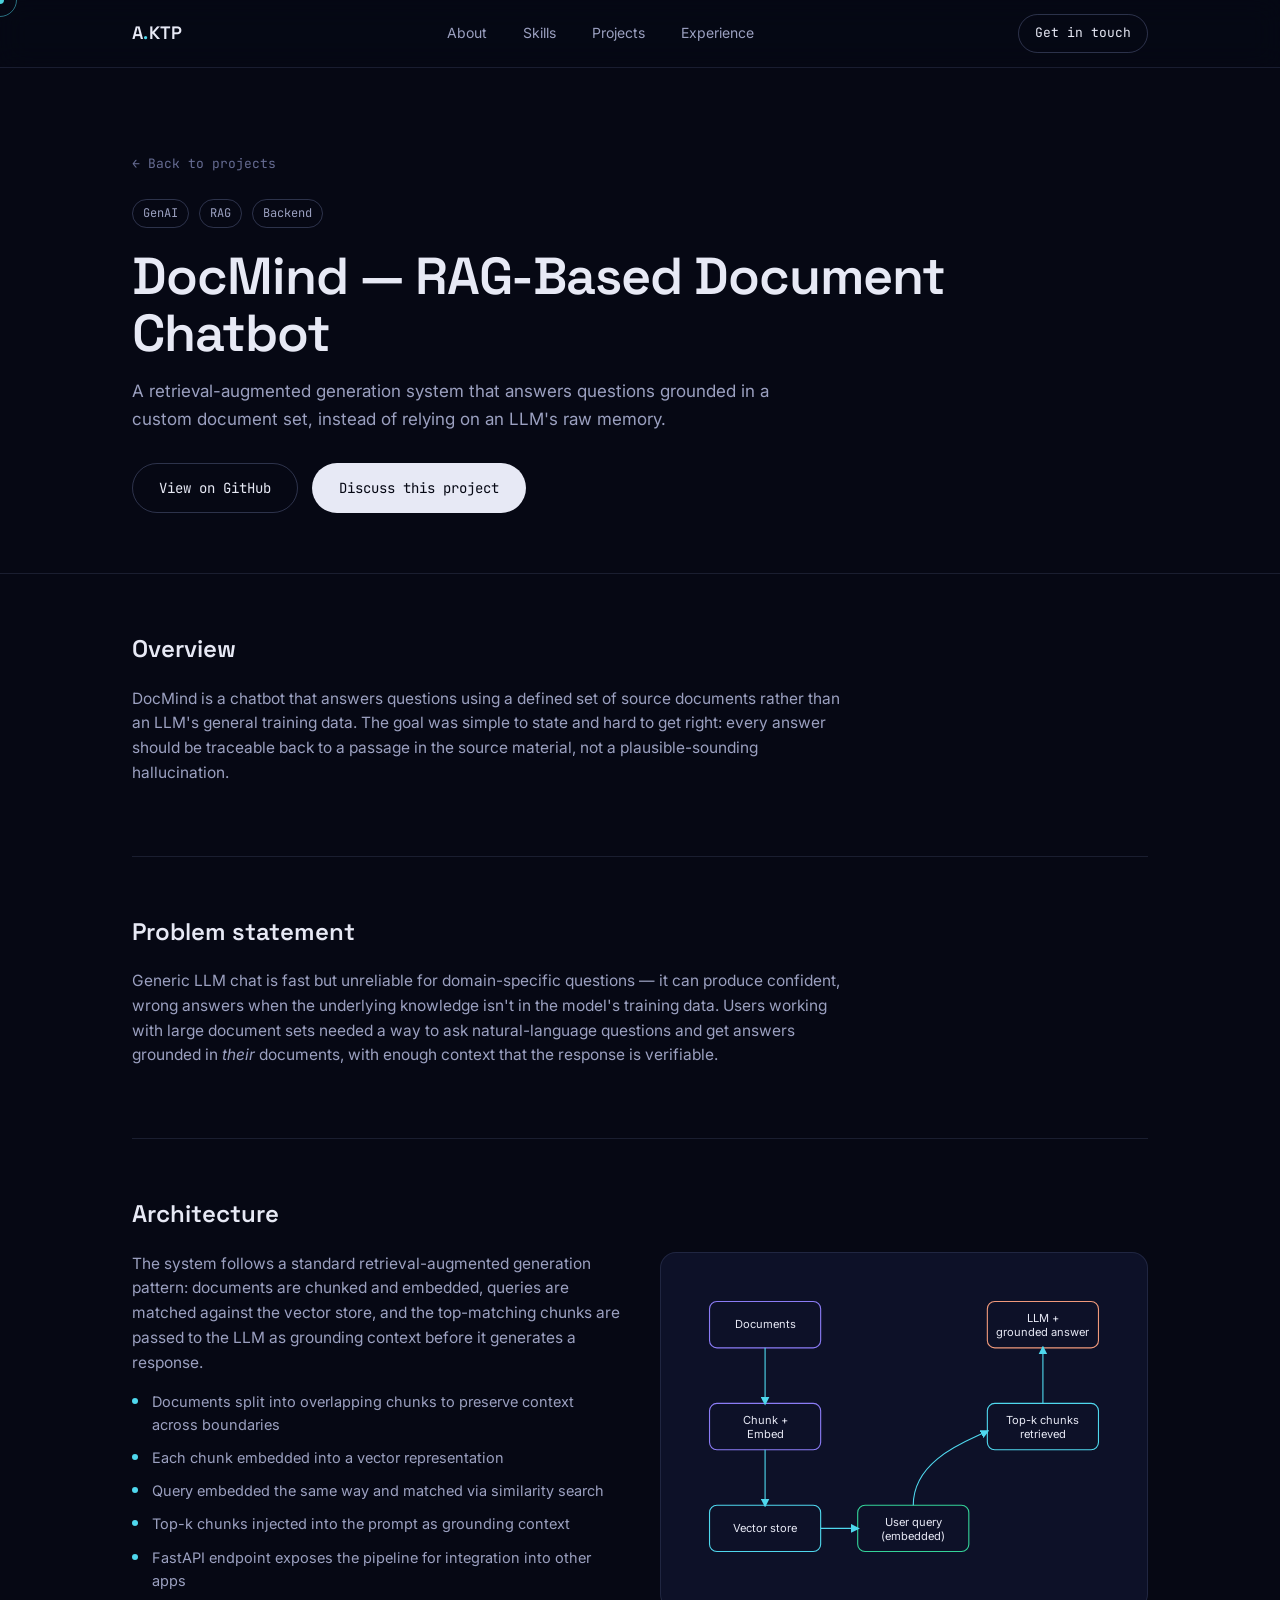
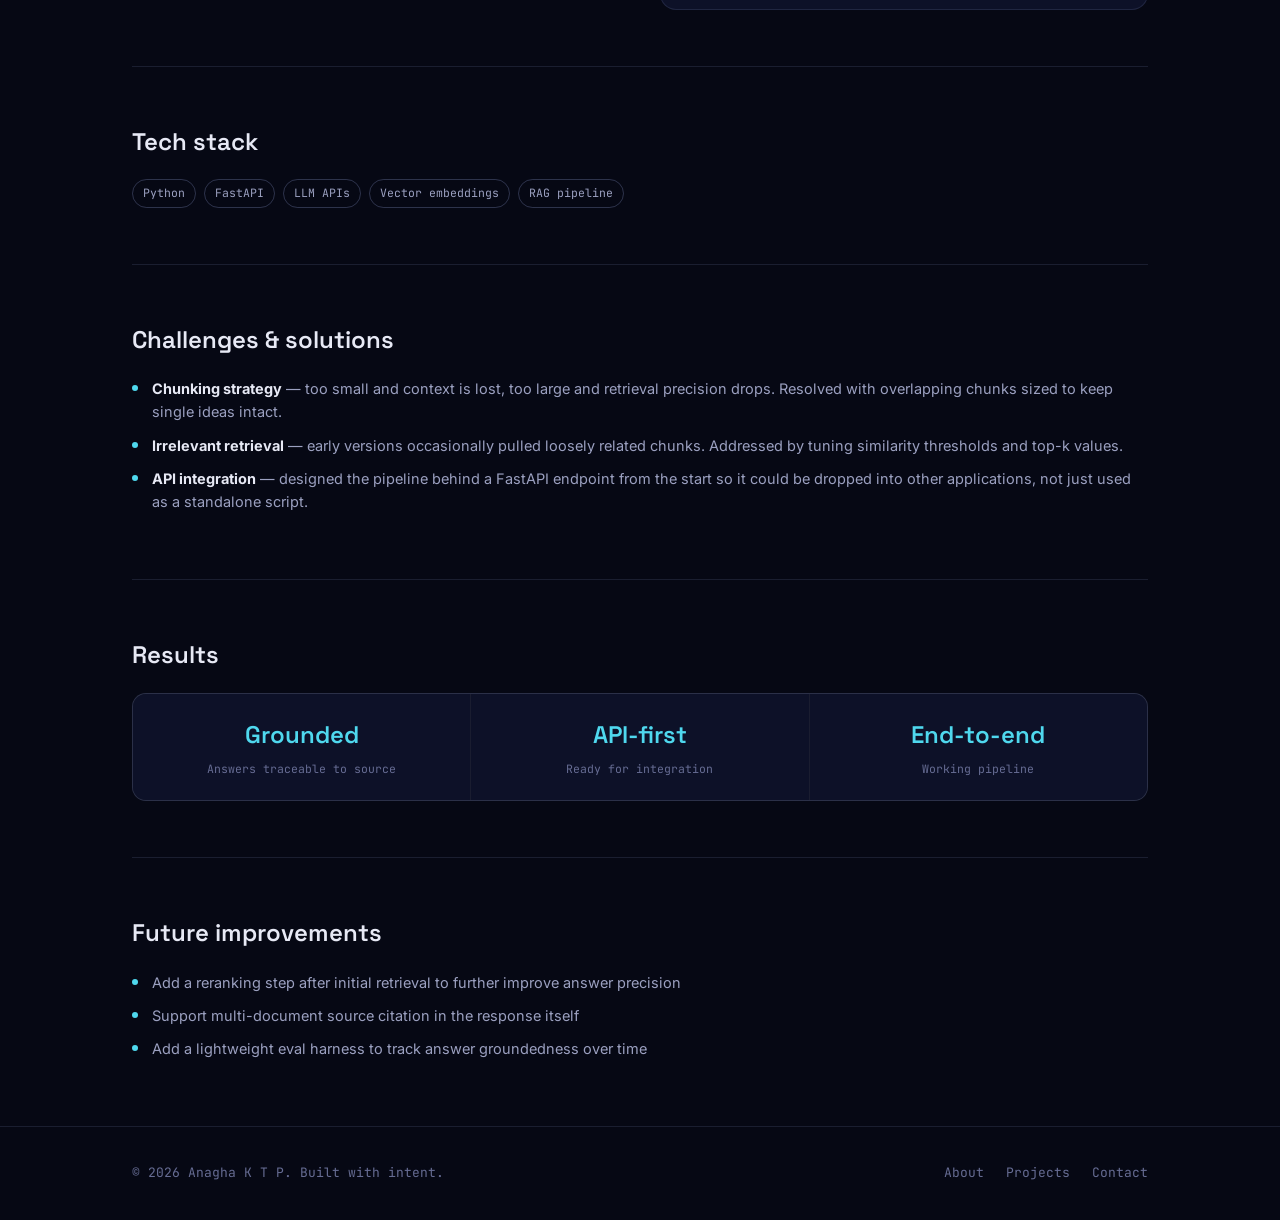
==== case-study-docmind.html @ 12b3f923 "Initial commit: Professional AI Engineer Portfolio" ====
<!DOCTYPE html>
<html lang="en">
<head>
<meta charset="UTF-8">
<meta name="viewport" content="width=device-width, initial-scale=1.0">
<title>DocMind — RAG Case Study | Anagha K T P</title>
<meta name="description" content="How Anagha K T P built DocMind, a retrieval-augmented generation chatbot that answers questions grounded in source documents.">
<meta name="theme-color" content="#060814">
<meta name="robots" content="index, follow">
<link rel="canonical" href="https://anaghaktp.github.io/anaghaktp-portfolio/case-study-docmind.html">
<link rel="icon" type="image/svg+xml" href="assets/favicon.svg">

<meta property="og:type" content="article">
<meta property="og:title" content="DocMind — RAG Case Study | Anagha K T P">
<meta property="og:description" content="How Anagha K T P built DocMind, a retrieval-augmented generation chatbot that answers questions grounded in source documents.">
<meta property="og:url" content="https://anaghaktp.github.io/anaghaktp-portfolio/case-study-docmind.html">
<meta property="og:image" content="https://anaghaktp.github.io/anaghaktp-portfolio/assets/profile.png">
<meta name="twitter:card" content="summary_large_image">
<meta name="twitter:title" content="DocMind — RAG Case Study | Anagha K T P">
<meta name="twitter:description" content="How Anagha K T P built DocMind, a retrieval-augmented generation chatbot that answers questions grounded in source documents.">
<meta name="twitter:image" content="https://anaghaktp.github.io/anaghaktp-portfolio/assets/profile.png">

<link rel="preconnect" href="https://fonts.googleapis.com">
<link rel="preconnect" href="https://fonts.gstatic.com" crossorigin>
<link href="https://fonts.googleapis.com/css2?family=Space+Grotesk:wght@400;500;600;700&family=Inter:wght@400;500;600&family=JetBrains+Mono:wght@400;500&display=swap" rel="stylesheet">
<link rel="stylesheet" href="assets/style.css">
</head>
<body>
<a href="#main" class="skip-link">Skip to content</a>
<div id="page-loader" role="status" aria-live="polite"><div class="loader-mark">A.KTP<div class="loader-bar"></div></div></div>

<nav class="scrolled" id="nav" aria-label="Primary">
  <div class="nav-inner">
    <div class="logo">A<span>.</span>KTP</div>
    <div class="nav-links">
      <a href="index.html#about">About</a>
      <a href="index.html#skills">Skills</a>
      <a href="index.html#projects">Projects</a>
      <a href="index.html#experience">Experience</a>
    </div>
    <a href="index.html#contact" class="nav-cta">Get in touch</a>
  </div>
</nav>

<main id="main">
<header class="cs-hero">
  <div class="wrap">
    <a href="index.html#projects" class="cs-back">&larr; Back to projects</a>
    <div class="cs-meta-row">
      <span class="tag">GenAI</span><span class="tag">RAG</span><span class="tag">Backend</span>
    </div>
    <h1 class="cs-title">DocMind — RAG-Based Document Chatbot</h1>
    <p class="cs-sub">A retrieval-augmented generation system that answers questions grounded in a custom document set, instead of relying on an LLM's raw memory.</p>
    <div class="cs-quicklinks">
      <a href="https://github.com/ANAGHAKTP" target="_blank" class="btn btn-ghost">View on GitHub</a>
      <a href="index.html?project=docmind#contact" class="btn btn-primary btn-discuss" data-project-id="docmind">Discuss this project</a>
    </div>
  </div>
</header>

<div class="wrap">

  <section class="cs-section">
    <h2>Overview</h2>
    <p>DocMind is a chatbot that answers questions using a defined set of source documents rather than an LLM's general training data. The goal was simple to state and hard to get right: every answer should be traceable back to a passage in the source material, not a plausible-sounding hallucination.</p>
  </section>

  <section class="cs-section">
    <h2>Problem statement</h2>
    <p>Generic LLM chat is fast but unreliable for domain-specific questions — it can produce confident, wrong answers when the underlying knowledge isn't in the model's training data. Users working with large document sets needed a way to ask natural-language questions and get answers grounded in <em>their</em> documents, with enough context that the response is verifiable.</p>
  </section>

  <section class="cs-section">
    <h2>Architecture</h2>
    <div class="cs-two-col">
      <div>
        <p>The system follows a standard retrieval-augmented generation pattern: documents are chunked and embedded, queries are matched against the vector store, and the top-matching chunks are passed to the LLM as grounding context before it generates a response.</p>
        <ul class="cs-list">
          <li>Documents split into overlapping chunks to preserve context across boundaries</li>
          <li>Each chunk embedded into a vector representation</li>
          <li>Query embedded the same way and matched via similarity search</li>
          <li>Top-k chunks injected into the prompt as grounding context</li>
          <li>FastAPI endpoint exposes the pipeline for integration into other apps</li>
        </ul>
      </div>
      <div class="cs-diagram">
        <svg viewBox="0 0 460 320" xmlns="http://www.w3.org/2000/svg">
          <defs>
            <marker id="arrow" markerWidth="8" markerHeight="8" refX="6" refY="4" orient="auto">
              <path d="M0,0 L8,4 L0,8 Z" fill="#4FD8EE"/>
            </marker>
          </defs>
          <rect x="20" y="20" width="120" height="50" rx="8" fill="none" stroke="#8B7CF6" stroke-width="1.2"/>
          <text x="80" y="49" fill="#E7E9F5" font-size="12" text-anchor="middle" font-family="Inter">Documents</text>

          <rect x="20" y="130" width="120" height="50" rx="8" fill="none" stroke="#8B7CF6" stroke-width="1.2"/>
          <text x="80" y="152" fill="#E7E9F5" font-size="12" text-anchor="middle" font-family="Inter">Chunk +</text>
          <text x="80" y="167" fill="#E7E9F5" font-size="12" text-anchor="middle" font-family="Inter">Embed</text>

          <rect x="20" y="240" width="120" height="50" rx="8" fill="none" stroke="#4FD8EE" stroke-width="1.2"/>
          <text x="80" y="269" fill="#E7E9F5" font-size="12" text-anchor="middle" font-family="Inter">Vector store</text>

          <rect x="180" y="240" width="120" height="50" rx="8" fill="none" stroke="#34D399" stroke-width="1.2"/>
          <text x="240" y="262" fill="#E7E9F5" font-size="12" text-anchor="middle" font-family="Inter">User query</text>
          <text x="240" y="277" fill="#E7E9F5" font-size="12" text-anchor="middle" font-family="Inter">(embedded)</text>

          <rect x="320" y="130" width="120" height="50" rx="8" fill="none" stroke="#4FD8EE" stroke-width="1.2"/>
          <text x="380" y="152" fill="#E7E9F5" font-size="12" text-anchor="middle" font-family="Inter">Top-k chunks</text>
          <text x="380" y="167" fill="#E7E9F5" font-size="12" text-anchor="middle" font-family="Inter">retrieved</text>

          <rect x="320" y="20" width="120" height="50" rx="8" fill="none" stroke="#F0997B" stroke-width="1.2"/>
          <text x="380" y="42" fill="#E7E9F5" font-size="12" text-anchor="middle" font-family="Inter">LLM +</text>
          <text x="380" y="57" fill="#E7E9F5" font-size="12" text-anchor="middle" font-family="Inter">grounded answer</text>

          <path d="M80,70 L80,130" stroke="#4FD8EE" stroke-width="1.2" marker-end="url(#arrow)" fill="none"/>
          <path d="M80,180 L80,240" stroke="#4FD8EE" stroke-width="1.2" marker-end="url(#arrow)" fill="none"/>
          <path d="M140,265 L180,265" stroke="#4FD8EE" stroke-width="1.2" marker-end="url(#arrow)" fill="none"/>
          <path d="M240,240 C240,190 300,170 320,160" stroke="#4FD8EE" stroke-width="1.2" marker-end="url(#arrow)" fill="none"/>
          <path d="M380,130 L380,70" stroke="#4FD8EE" stroke-width="1.2" marker-end="url(#arrow)" fill="none"/>
        </svg>
      </div>
    </div>
  </section>

  <section class="cs-section">
    <h2>Tech stack</h2>
    <div class="cs-stack-list">
      <span class="tag">Python</span><span class="tag">FastAPI</span><span class="tag">LLM APIs</span><span class="tag">Vector embeddings</span><span class="tag">RAG pipeline</span>
    </div>
  </section>

  <section class="cs-section">
    <h2>Challenges &amp; solutions</h2>
    <ul class="cs-list">
      <li><strong style="color:var(--text);">Chunking strategy</strong> — too small and context is lost, too large and retrieval precision drops. Resolved with overlapping chunks sized to keep single ideas intact.</li>
      <li><strong style="color:var(--text);">Irrelevant retrieval</strong> — early versions occasionally pulled loosely related chunks. Addressed by tuning similarity thresholds and top-k values.</li>
      <li><strong style="color:var(--text);">API integration</strong> — designed the pipeline behind a FastAPI endpoint from the start so it could be dropped into other applications, not just used as a standalone script.</li>
    </ul>
  </section>

  <section class="cs-section">
    <h2>Results</h2>
    <div class="cs-metric-row">
      <div class="cs-metric"><div class="m-num">Grounded</div><div class="m-label">Answers traceable to source</div></div>
      <div class="cs-metric"><div class="m-num">API-first</div><div class="m-label">Ready for integration</div></div>
      <div class="cs-metric"><div class="m-num">End-to-end</div><div class="m-label">Working pipeline</div></div>
    </div>
  </section>

  <section class="cs-section">
    <h2>Future improvements</h2>
    <ul class="cs-list">
      <li>Add a reranking step after initial retrieval to further improve answer precision</li>
      <li>Support multi-document source citation in the response itself</li>
      <li>Add a lightweight eval harness to track answer groundedness over time</li>
    </ul>
  </section>

</div>

</main>

<footer>
  <div class="wrap footer-inner">
    <div>&copy; 2026 Anagha K T P. Built with intent.</div>
    <div class="footer-links">
      <a href="index.html#about">About</a>
      <a href="index.html#projects">Projects</a>
      <a href="index.html#contact">Contact</a>
    </div>
  </div>
</footer>
<script src="assets/interactions.js" defer></script>

</body>
</html>
---- assets/style.css ----
:root{
    --bg:#060814;
    --bg-2:#0a0e22;
    --surface:#0d1128;
    --surface-2:#11162e;
    --line:rgba(148,163,220,0.14);
    --line-strong:rgba(148,163,220,0.28);
    --text:#E7E9F5;
    --text-dim:#9BA0C0;
    --text-mute:#666c93;
    --cyan:#4FD8EE;
    --violet:#8B7CF6;
    --emerald:#34D399;
    --font-display:'Space Grotesk',sans-serif;
    --font-body:'Inter',sans-serif;
    --font-mono:'JetBrains Mono',monospace;
  }
  *{margin:0;padding:0;box-sizing:border-box;}
  html{scroll-behavior:smooth;}
  body{
    background:var(--bg);
    color:var(--text);
    font-family:var(--font-body);
    line-height:1.6;
    overflow-x:hidden;
  }
  ::selection{background:var(--cyan);color:#02131a;}
  a{color:inherit;text-decoration:none;}
  .wrap{max-width:1080px;margin:0 auto;padding:0 32px;}

  /* ---------- NAV ---------- */
  nav{
    position:fixed;top:0;left:0;right:0;z-index:100;
    display:flex;justify-content:center;
    padding:20px 0;
    transition:background .3s ease, border-color .3s ease, padding .3s ease;
  }
  nav.scrolled{
    background:rgba(6,8,20,0.75);
    backdrop-filter:blur(14px);
    border-bottom:1px solid var(--line);
    padding:14px 0;
  }
  .nav-inner{width:100%;max-width:1080px;padding:0 32px;display:flex;align-items:center;justify-content:space-between;}
  .logo{font-family:var(--font-display);font-weight:600;font-size:18px;letter-spacing:0.02em;}
  .logo span{color:var(--cyan);}
  .nav-links{display:flex;gap:36px;font-size:14px;color:var(--text-dim);}
  .nav-links a{position:relative;transition:color .2s;}
  .nav-links a:hover{color:var(--text);}
  .nav-links a::after{
    content:'';position:absolute;bottom:-6px;left:0;width:0;height:1px;background:var(--cyan);transition:width .25s ease;
  }
  .nav-links a:hover::after{width:100%;}
  .nav-cta{
    font-size:13px;font-family:var(--font-mono);
    border:1px solid var(--line-strong);padding:8px 16px;border-radius:100px;
    transition:border-color .2s, background .2s;
  }
  .nav-cta:hover{border-color:var(--cyan);background:rgba(79,216,238,0.08);}
  .nav-toggle{display:none;}

  /* ---------- HERO ---------- */
  .hero{
    position:relative;min-height:100vh;display:flex;flex-direction:column;
    align-items:center;justify-content:center;text-align:center;
    padding:120px 32px 80px;overflow:hidden;
  }
  #graph-canvas{position:absolute;inset:0;width:100%;height:100%;z-index:0;}
  .hero-content{position:relative;z-index:2;max-width:760px;}
  .eyebrow{
    font-family:var(--font-mono);font-size:13px;color:var(--emerald);
    display:inline-flex;align-items:center;gap:8px;margin-bottom:28px;
    border:1px solid rgba(52,211,153,0.3);padding:6px 14px;border-radius:100px;
    background:rgba(52,211,153,0.06);
  }
  .dot{width:6px;height:6px;border-radius:50%;background:var(--emerald);box-shadow:0 0 8px var(--emerald);animation:pulse 2s infinite;}
  @keyframes pulse{0%,100%{opacity:1;}50%{opacity:0.35;}}
  .hero h1{
    font-family:var(--font-display);font-weight:600;
    font-size:clamp(38px,7vw,68px);letter-spacing:-0.02em;line-height:1.05;
    margin-bottom:20px;
  }
  .hero h1 .grad{
    background:linear-gradient(100deg,var(--cyan),var(--violet) 60%,var(--emerald));
    -webkit-background-clip:text;background-clip:text;color:transparent;
  }
  .role-line{
    font-family:var(--font-mono);font-size:clamp(15px,2.4vw,19px);color:var(--text-dim);
    height:28px;margin-bottom:34px;
  }
  .role-line .cursor{color:var(--cyan);animation:blink 1s step-end infinite;}
  @keyframes blink{50%{opacity:0;}}
  .hero-actions{display:flex;gap:14px;justify-content:center;flex-wrap:wrap;margin-bottom:44px;}
  .btn{
    font-family:var(--font-mono);font-size:14px;padding:13px 26px;border-radius:100px;
    display:inline-flex;align-items:center;gap:8px;cursor:pointer;transition:all .25s ease;border:1px solid transparent;
  }
  .btn-primary{background:var(--text);color:var(--bg);}
  .btn-primary:hover{background:var(--cyan);transform:translateY(-2px);box-shadow:0 8px 24px rgba(79,216,238,0.25);}
  .btn-ghost{border-color:var(--line-strong);color:var(--text);}
  .btn-ghost:hover{border-color:var(--cyan);color:var(--cyan);transform:translateY(-2px);}
  .hero-meta{display:flex;gap:28px;justify-content:center;flex-wrap:wrap;font-size:13px;color:var(--text-mute);font-family:var(--font-mono);}
  .hero-meta span{display:flex;align-items:center;gap:7px;}
  .scroll-cue{
    position:absolute;bottom:34px;left:50%;transform:translateX(-50%);z-index:2;
    display:flex;flex-direction:column;align-items:center;gap:8px;color:var(--text-mute);font-size:11px;font-family:var(--font-mono);
    opacity:0.7;
  }
  .scroll-cue .line{width:1px;height:36px;background:linear-gradient(var(--text-mute),transparent);animation:scrolldown 1.8s ease-in-out infinite;}
  @keyframes scrolldown{0%{transform:scaleY(0);transform-origin:top;}50%{transform:scaleY(1);transform-origin:top;}51%{transform-origin:bottom;}100%{transform:scaleY(0);transform-origin:bottom;}}

  /* ---------- SECTION SHARED ---------- */
  section{padding:120px 0;position:relative;}
  .section-head{margin-bottom:56px;max-width:600px;}
  .section-tag{font-family:var(--font-mono);font-size:12px;color:var(--cyan);letter-spacing:0.08em;text-transform:uppercase;margin-bottom:14px;display:block;}
  .section-title{font-family:var(--font-display);font-size:clamp(28px,4vw,40px);font-weight:600;letter-spacing:-0.01em;}
  .section-sub{color:var(--text-dim);margin-top:14px;font-size:16px;}
  .reveal{opacity:0;transform:translateY(28px);transition:opacity .7s ease, transform .7s ease;}
  .reveal.in{opacity:1;transform:translateY(0);}

  /* ---------- ABOUT ---------- */
  .about-grid{display:grid;grid-template-columns:1.1fr 0.9fr;gap:64px;align-items:start;}
  .about-text p{color:var(--text-dim);font-size:16px;margin-bottom:18px;}
  .about-text strong{color:var(--text);font-weight:500;}
  .stat-grid{display:grid;grid-template-columns:1fr 1fr;gap:1px;background:var(--line);border:1px solid var(--line);border-radius:14px;overflow:hidden;}
  .stat{background:var(--surface);padding:26px 22px;}
  .stat-num{font-family:var(--font-display);font-size:32px;font-weight:600;color:var(--cyan);}
  .stat-label{font-size:12px;color:var(--text-mute);font-family:var(--font-mono);margin-top:6px;}

  /* ---------- SERVICES / SKILLS ---------- */
  .skills-grid{display:grid;grid-template-columns:repeat(3,1fr);gap:1px;background:var(--line);border:1px solid var(--line);border-radius:16px;overflow:hidden;}
  .skill-card{background:var(--surface);padding:32px 28px;transition:background .3s ease;}
  .skill-card:hover{background:var(--surface-2);}
  .skill-card .icon{width:38px;height:38px;border-radius:10px;background:rgba(79,216,238,0.1);border:1px solid rgba(79,216,238,0.25);display:flex;align-items:center;justify-content:center;margin-bottom:18px;color:var(--cyan);font-family:var(--font-mono);font-size:15px;}
  .skill-card h3{font-family:var(--font-display);font-size:17px;font-weight:600;margin-bottom:10px;}
  .tag-row{display:flex;flex-wrap:wrap;gap:7px;margin-top:14px;}
  .tag{font-family:var(--font-mono);font-size:11.5px;color:var(--text-dim);border:1px solid var(--line-strong);padding:4px 10px;border-radius:100px;}

  /* ---------- PROJECTS ---------- */
  .project{
    border:1px solid var(--line);border-radius:18px;background:var(--surface);
    margin-bottom:20px;overflow:hidden;transition:border-color .3s ease;
  }
  .project:hover{border-color:var(--line-strong);}
  .project-head{display:flex;justify-content:space-between;align-items:flex-start;padding:32px 34px;cursor:pointer;gap:24px;}
  .project-index{font-family:var(--font-mono);font-size:12px;color:var(--text-mute);margin-bottom:10px;}
  .project-title{font-family:var(--font-display);font-size:23px;font-weight:600;margin-bottom:10px;}
  .project-desc{color:var(--text-dim);font-size:15px;max-width:520px;}
  .project-toggle{
    flex-shrink:0;width:36px;height:36px;border-radius:50%;border:1px solid var(--line-strong);
    display:flex;align-items:center;justify-content:center;transition:transform .35s ease, border-color .2s;
    font-size:16px;color:var(--text-dim);
  }
  .project.open .project-toggle{transform:rotate(45deg);border-color:var(--cyan);color:var(--cyan);}
  .project-body{max-height:0;overflow:hidden;transition:max-height .45s ease;}
  .project.open .project-body{max-height:900px;}
  .project-body-inner{padding:0 34px 34px;display:grid;grid-template-columns:repeat(2,1fr);gap:28px;border-top:1px solid var(--line);padding-top:28px;margin:0 34px;}
  .pb-block h4{font-family:var(--font-mono);font-size:11px;color:var(--cyan);text-transform:uppercase;letter-spacing:0.06em;margin-bottom:10px;}
  .pb-block p{font-size:14px;color:var(--text-dim);}
  .pb-tags{display:flex;flex-wrap:wrap;gap:6px;}
  .pb-tags .tag{font-size:11px;}

  /* ---------- EXPERIENCE ---------- */
  .timeline{position:relative;padding-left:32px;}
  .timeline::before{content:'';position:absolute;left:5px;top:6px;bottom:6px;width:1px;background:var(--line);}
  .t-item{position:relative;padding-bottom:40px;}
  .t-item:last-child{padding-bottom:0;}
  .t-item::before{content:'';position:absolute;left:-32px;top:5px;width:11px;height:11px;border-radius:50%;background:var(--bg);border:2px solid var(--cyan);}
  .t-role{font-family:var(--font-display);font-size:18px;font-weight:600;}
  .t-org{color:var(--text-mute);font-family:var(--font-mono);font-size:12.5px;margin-top:4px;margin-bottom:10px;}
  .t-desc{color:var(--text-dim);font-size:14.5px;max-width:600px;}

  /* ---------- CERTS ---------- */
  #certifications{padding:90px 0;}
  .cert-grid{display:grid;grid-template-columns:repeat(3,1fr);gap:18px;align-items:stretch;}
  .cert-card{
    border:1px solid var(--line);border-radius:16px;padding:26px 24px;background:var(--surface);
    display:flex;flex-direction:column;justify-content:space-between;
    transition:transform .3s ease, border-color .3s ease, box-shadow .3s ease;position:relative;height:100%;
  }
  .cert-card:hover{
    transform:translateY(-4px);border-color:var(--cyan);
    box-shadow:0 12px 32px rgba(79,216,238,0.12), 0 0 20px rgba(139,124,246,0.08);
  }
  .cert-card:focus-visible{outline:2px solid var(--cyan);outline-offset:3px;}
  .cert-header{display:flex;justify-content:space-between;align-items:flex-start;margin-bottom:14px;}
  .cert-card .cert-tag{font-family:var(--font-mono);font-size:10.5px;color:var(--violet);text-transform:uppercase;letter-spacing:.05em;}
  .cert-card .cert-logo{
    width:36px;height:36px;border-radius:10px;background:rgba(148,163,220,0.08);border:1px solid var(--line-strong);
    display:flex;align-items:center;justify-content:center;color:var(--cyan);transition:transform .3s ease, border-color .3s ease;
  }
  .cert-card:hover .cert-logo{transform:scale(1.08);border-color:var(--cyan);}
  .cert-card h4{font-family:var(--font-display);font-size:16.5px;font-weight:600;margin-top:6px;margin-bottom:6px;line-height:1.35;color:var(--text);}
  .cert-issuer{font-size:13px;color:var(--text-dim);margin-bottom:16px;}
  .cert-meta{
    display:flex;justify-content:space-between;align-items:center;font-family:var(--font-mono);font-size:11.5px;
    color:var(--text-mute);border-top:1px solid var(--line);padding-top:14px;margin-top:auto;
  }
  .cert-verify-btn{
    font-family:var(--font-mono);font-size:11.5px;color:var(--cyan);display:inline-flex;align-items:center;gap:4px;
    transition:transform .2s ease, color .2s ease;text-decoration:none;
  }
  .cert-verify-btn:hover{color:var(--text);transform:translateX(3px);}

  /* ---------- CONTACT ---------- */
  .contact-box{
    border:1px solid var(--line);border-radius:22px;background:linear-gradient(160deg,var(--surface),var(--surface-2));
    padding:64px 56px;text-align:center;position:relative;overflow:hidden;
    transition: border-color .5s ease, box-shadow .5s ease;
  }
  .contact-box.highlight{
    border-color: var(--cyan) !important;
    box-shadow: 0 0 30px rgba(79, 216, 238, 0.3), 0 0 60px rgba(139, 124, 246, 0.2);
    animation: pulseHighlight 2s ease-in-out;
  }
  @keyframes pulseHighlight{
    0% { border-color: var(--line-strong); box-shadow: none; }
    30% { border-color: var(--cyan); box-shadow: 0 0 35px rgba(79, 216, 238, 0.4), 0 0 70px rgba(139, 124, 246, 0.25); }
    100% { border-color: var(--line); box-shadow: none; }
  }
  .contact-box h2{font-family:var(--font-display);font-size:clamp(28px,4vw,42px);font-weight:600;margin-bottom:16px;}
  .contact-box p{color:var(--text-dim);max-width:540px;margin:0 auto 34px;}
  .contact-links{display:flex;gap:14px;justify-content:center;flex-wrap:wrap;}

  /* ---------- CONTACT FORM ---------- */
  .contact-form{max-width:640px;margin:32px auto 0;text-align:left;}
  .form-grid{display:grid;grid-template-columns:1fr 1fr;gap:20px;}
  .form-group{margin-bottom:20px;}
  .form-group label{display:block;font-family:var(--font-mono);font-size:12px;color:var(--text-dim);margin-bottom:8px;letter-spacing:0.04em;text-transform:uppercase;}
  .form-input{width:100%;background:var(--bg-2);border:1px solid var(--line-strong);border-radius:12px;padding:12px 16px;color:var(--text);font-family:var(--font-body);font-size:14px;outline:none;transition:border-color .25s ease, box-shadow .25s ease, background .25s ease;}
  .form-input:focus{border-color:var(--cyan);background:rgba(13,17,40,0.9);box-shadow:0 0 0 3px rgba(79,216,238,0.15);}
  textarea.form-input{resize:vertical;min-height:120px;}
  .form-actions{display:flex;justify-content:flex-end;margin-top:8px;}
  @media(max-width:600px){.form-grid{grid-template-columns:1fr;}.contact-box{padding:44px 24px;}}

  footer{border-top:1px solid var(--line);padding:36px 0;}
  .footer-inner{display:flex;justify-content:space-between;align-items:center;flex-wrap:wrap;gap:16px;font-size:13px;color:var(--text-mute);font-family:var(--font-mono);}
  .footer-links{display:flex;gap:22px;}
  .footer-links a:hover{color:var(--cyan);}

  /* ---------- HERO VISUAL (photo composition) ---------- */
  .hero-grid{position:relative;z-index:2;max-width:1080px;width:100%;display:grid;grid-template-columns:1.05fr 0.95fr;gap:40px;align-items:center;text-align:left;}
  .hero-text .eyebrow{margin-left:0;}
  .hero-text .hero-actions{justify-content:flex-start;}
  .hero-text .hero-meta{justify-content:flex-start;}
  .hero-visual{position:relative;display:flex;align-items:center;justify-content:center;min-height:520px;}
  .photo-frame{position:relative;width:300px;height:300px;}
  .ring{position:absolute;inset:-14px;border-radius:50%;padding:2px;
    background:conic-gradient(from 0deg,var(--cyan),var(--violet),var(--emerald),var(--cyan));
    -webkit-mask:radial-gradient(farthest-side,transparent calc(100% - 2px),#000 calc(100% - 2px));
            mask:radial-gradient(farthest-side,transparent calc(100% - 2px),#000 calc(100% - 2px));
    animation:spin 10s linear infinite;
  }
  @keyframes spin{to{transform:rotate(360deg);}}
  .photo-glow{position:absolute;inset:-40px;border-radius:50%;background:radial-gradient(circle,rgba(79,216,238,0.22),transparent 70%);filter:blur(8px);}
  .photo-inner{position:absolute;inset:6px;border-radius:50%;overflow:hidden;border:3px solid var(--bg);background:var(--surface);}
  .photo-inner img{width:100%;height:100%;object-fit:cover;transition:transform .5s ease;}
  .photo-frame:hover .photo-inner img{transform:scale(1.06);}
  .float-card{
    position:absolute;background:rgba(13,17,40,0.75);backdrop-filter:blur(14px);
    border:1px solid var(--line-strong);border-radius:14px;padding:14px 16px;
    animation:float 5s ease-in-out infinite;
  }
  @keyframes float{0%,100%{transform:translateY(0);}50%{transform:translateY(-10px);}}
  .badge-avail{top:6%;right:0;display:flex;align-items:center;gap:8px;font-size:12.5px;font-family:var(--font-mono);animation-delay:.3s;}
  .badge-avail .dot{width:7px;height:7px;}
  .card-stack{bottom:4%;left:-6%;font-size:12px;animation-delay:.8s;min-width:150px;}
  .card-stack .cs-title{font-family:var(--font-mono);color:var(--violet);font-size:10.5px;text-transform:uppercase;letter-spacing:.06em;margin-bottom:8px;}
  .card-stack .cs-row{display:flex;align-items:center;gap:8px;color:var(--text-dim);padding:3px 0;font-size:12.5px;}
  .card-stack .cs-row span.k{width:16px;text-align:center;color:var(--cyan);font-family:var(--font-mono);}

  /* ---------- STATS ---------- */
  .stats-strip{display:grid;grid-template-columns:repeat(6,1fr);gap:1px;background:var(--line);border:1px solid var(--line);border-radius:16px;overflow:hidden;}
  .stat-cell{background:var(--surface);padding:26px 14px;text-align:center;transition:background .3s ease;}
  .stat-cell:hover{background:var(--surface-2);}
  .stat-cell .n{font-family:var(--font-display);font-size:28px;font-weight:600;color:var(--text);}
  .stat-cell .n .grad2{background:linear-gradient(100deg,var(--cyan),var(--violet));-webkit-background-clip:text;background-clip:text;color:transparent;}
  .stat-cell .l{font-size:11px;color:var(--text-mute);font-family:var(--font-mono);margin-top:6px;}

  /* ---------- ABOUT EXTRAS ---------- */
  .value-row{display:grid;grid-template-columns:repeat(3,1fr);gap:1px;background:var(--line);border:1px solid var(--line);border-radius:14px;overflow:hidden;margin-top:36px;}
  .value-cell{background:var(--surface);padding:22px;}
  .value-cell h4{font-family:var(--font-display);font-size:14.5px;font-weight:600;margin-bottom:6px;color:var(--cyan);}
  .value-cell p{font-size:12.5px;color:var(--text-mute);}

  /* ---------- SKILLS FILTER + RADAR ---------- */
  .skills-top{display:flex;justify-content:space-between;align-items:center;gap:20px;margin-bottom:28px;flex-wrap:wrap;}
  .filter-row{display:flex;gap:8px;flex-wrap:wrap;}
  .filter-btn{font-family:var(--font-mono);font-size:12px;padding:7px 14px;border-radius:100px;border:1px solid var(--line-strong);color:var(--text-dim);cursor:pointer;transition:all .2s;background:transparent;}
  .filter-btn.active,.filter-btn:hover{border-color:var(--cyan);color:var(--cyan);background:rgba(79,216,238,0.08);}
  .skill-search{font-family:var(--font-mono);font-size:13px;background:var(--surface);border:1px solid var(--line-strong);color:var(--text);padding:9px 14px;border-radius:100px;outline:none;min-width:180px;}
  .skill-search::placeholder{color:var(--text-mute);}
  .skills-layout{display:grid;grid-template-columns:1fr 340px;gap:24px;align-items:start;}
  .skill-card[data-cat]{transition:opacity .25s ease, transform .25s ease;}
  .skill-card.hidden{display:none;}
  .radar-box{border:1px solid var(--line);border-radius:16px;background:var(--surface);padding:24px;text-align:center;}
  .radar-box h4{font-family:var(--font-mono);font-size:11px;color:var(--text-mute);text-transform:uppercase;letter-spacing:.06em;margin-bottom:12px;}

  @media(max-width:860px){
    .hero-grid{grid-template-columns:1fr;text-align:center;}
    .hero-text .eyebrow, .hero-text .hero-actions, .hero-text .hero-meta{justify-content:center;}
    .hero-visual{min-height:380px;order:-1;}
    .stats-strip{grid-template-columns:repeat(3,1fr);}
    .value-row{grid-template-columns:1fr;}
    .skills-layout{grid-template-columns:1fr;}
  }
  @media(max-width:520px){
    .stats-strip{grid-template-columns:repeat(2,1fr);}
  }
  @media(max-width:860px){
    .nav-links{display:none;}
    .about-grid{grid-template-columns:1fr;gap:40px;}
    .skills-grid{grid-template-columns:1fr;}
    .project-body-inner{grid-template-columns:1fr;}
    .cert-grid{grid-template-columns:1fr 1fr;}
    .contact-box{padding:44px 24px;}
  }
  @media(max-width:520px){
    .cert-grid{grid-template-columns:1fr;}
    .project-head{flex-direction:column;}
    .hero-meta{flex-direction:column;gap:10px;}
  }

/* ---------- CASE STUDY PAGE ---------- */
.cs-hero{padding:150px 0 60px;border-bottom:1px solid var(--line);}
.cs-back{font-family:var(--font-mono);font-size:13px;color:var(--text-mute);display:inline-flex;align-items:center;gap:6px;margin-bottom:24px;transition:color .2s;}
.cs-back:hover{color:var(--cyan);}
.cs-meta-row{display:flex;gap:10px;flex-wrap:wrap;margin-bottom:20px;}
.cs-meta-row .tag{font-size:12px;}
.cs-title{font-family:var(--font-display);font-size:clamp(30px,5vw,52px);font-weight:600;letter-spacing:-0.02em;line-height:1.1;margin-bottom:16px;}
.cs-sub{color:var(--text-dim);font-size:17px;max-width:640px;}
.cs-quicklinks{display:flex;gap:14px;margin-top:30px;flex-wrap:wrap;}
.cs-section{padding:56px 0;border-bottom:1px solid var(--line);}
.cs-section:last-of-type{border-bottom:none;}
.cs-section h2{font-family:var(--font-display);font-size:24px;font-weight:600;margin-bottom:18px;}
.cs-section p{color:var(--text-dim);font-size:15.5px;max-width:720px;margin-bottom:14px;}
.cs-two-col{display:grid;grid-template-columns:1fr 1fr;gap:40px;}
.cs-diagram{border:1px solid var(--line);border-radius:16px;background:var(--surface);padding:30px;overflow-x:auto;}
.cs-diagram svg{width:100%;height:auto;display:block;}
.cs-stack-list{display:flex;flex-wrap:wrap;gap:8px;}
.cs-metric-row{display:grid;grid-template-columns:repeat(3,1fr);gap:1px;background:var(--line);border:1px solid var(--line);border-radius:14px;overflow:hidden;margin-top:10px;}
.cs-metric{background:var(--surface);padding:22px;text-align:center;}
.cs-metric .m-num{font-family:var(--font-display);font-size:24px;font-weight:600;color:var(--cyan);}
.cs-metric .m-label{font-size:11.5px;color:var(--text-mute);font-family:var(--font-mono);margin-top:6px;}
.cs-list{list-style:none;}
.cs-list li{position:relative;padding-left:20px;color:var(--text-dim);font-size:14.5px;margin-bottom:10px;}
.cs-list li::before{content:'';position:absolute;left:0;top:8px;width:6px;height:6px;border-radius:50%;background:var(--cyan);}

/* ---------- GITHUB DASHBOARD ---------- */
.gh-panel{border:1px solid var(--line);border-radius:18px;background:var(--surface);padding:36px;}
.gh-top{display:flex;justify-content:space-between;align-items:center;margin-bottom:28px;flex-wrap:wrap;gap:14px;}
.gh-user{display:flex;align-items:center;gap:14px;}
.gh-user img{width:52px;height:52px;border-radius:50%;border:1px solid var(--line-strong);object-fit:cover;}
.gh-user .h{font-family:var(--font-display);font-weight:600;font-size:16px;}
.gh-user .s{font-size:12.5px;color:var(--text-mute);font-family:var(--font-mono);}
.gh-stats{display:grid;grid-template-columns:repeat(4,1fr);gap:1px;background:var(--line);border:1px solid var(--line);border-radius:14px;overflow:hidden;margin-bottom:28px;}
.gh-stat{background:var(--surface-2);padding:20px;text-align:center;}
.gh-stat .n{font-family:var(--font-display);font-size:22px;font-weight:600;color:var(--text);}
.gh-stat .l{font-size:11px;color:var(--text-mute);font-family:var(--font-mono);margin-top:5px;}
.gh-lang-bar{display:flex;height:8px;border-radius:100px;overflow:hidden;margin-bottom:12px;background:var(--surface-2);}
.gh-lang-legend{display:flex;flex-wrap:wrap;gap:16px;margin-bottom:30px;}
.gh-lang-legend span{font-size:12px;color:var(--text-dim);font-family:var(--font-mono);display:flex;align-items:center;gap:6px;}
.gh-lang-legend .sw{width:9px;height:9px;border-radius:2px;display:inline-block;}

.gh-repos{display:grid;grid-template-columns:repeat(2,1fr);gap:16px;}
.gh-repo-card{
  border:1px solid var(--line);border-radius:14px;padding:22px 24px;background:var(--surface-2);
  transition:transform .3s ease, border-color .3s ease, box-shadow .3s ease;
  cursor:pointer;display:flex;flex-direction:column;justify-content:space-between;position:relative;
}
.gh-repo-card:hover{
  transform:translateY(-4px);border-color:var(--cyan);
  box-shadow:0 12px 32px rgba(79,216,238,0.12), 0 0 20px rgba(139,124,246,0.08);
}
.gh-repo-card:focus-visible{outline:2px solid var(--cyan);outline-offset:3px;}
.gh-repo-header{display:flex;justify-content:space-between;align-items:flex-start;margin-bottom:10px;gap:12px;}
.gh-repo-card .rn{font-family:var(--font-display);font-size:16.5px;font-weight:600;color:var(--text);transition:color .2s;}
.gh-repo-card:hover .rn{color:var(--cyan);}
.gh-repo-card .rd{font-size:13px;color:var(--text-dim);line-height:1.55;margin-bottom:14px;flex-grow:1;}
.gh-repo-tags{display:flex;flex-wrap:wrap;gap:6px;margin-bottom:16px;}
.gh-repo-tags .tag{font-size:11px;padding:3px 9px;border-color:var(--line-strong);background:rgba(148,163,220,0.06);}
.gh-repo-meta-row{display:flex;justify-content:space-between;align-items:center;border-top:1px solid var(--line);padding-top:14px;margin-top:auto;flex-wrap:wrap;gap:10px;}
.gh-repo-card .rmeta{display:flex;gap:14px;font-size:11.5px;color:var(--text-mute);font-family:var(--font-mono);}
.gh-repo-actions{display:flex;gap:8px;flex-wrap:wrap;}
.gh-action-btn{
  font-family:var(--font-mono);font-size:11.5px;padding:5px 12px;border-radius:100px;
  border:1px solid var(--line-strong);color:var(--text-dim);transition:all .2s ease;
  display:inline-flex;align-items:center;gap:4px;background:transparent;text-decoration:none;
}
.gh-action-btn:hover{border-color:var(--cyan);color:var(--cyan);background:rgba(79,216,238,0.08);}
.gh-action-btn.btn-primary-sm{background:var(--cyan);color:#02131a;border-color:var(--cyan);font-weight:500;}
.gh-action-btn.btn-primary-sm:hover{background:#38c7dd;border-color:#38c7dd;color:#02131a;}
.gh-note{font-size:12.5px;color:var(--text-mute);margin-top:24px;font-family:var(--font-mono);text-align:center;}

/* Skeleton Loading Animation */
.gh-skeleton{background:linear-gradient(90deg,var(--surface-2) 25%,rgba(148,163,220,0.12) 50%,var(--surface-2) 75%);background-size:200% 100%;animation:ghShimmer 1.5s infinite;}
@keyframes ghShimmer{0%{background-position:200% 0;}100%{background-position:-200% 0;}}
.gh-card-skeleton{border:1px solid var(--line);border-radius:14px;padding:22px;height:180px;display:flex;flex-direction:column;justify-content:space-between;}

@media(max-width:760px){
  .cs-two-col{grid-template-columns:1fr;}
  .cs-metric-row{grid-template-columns:1fr;}
  .gh-stats{grid-template-columns:repeat(2,1fr);}
  .gh-repos{grid-template-columns:1fr;}
}

/* ---------- PHASE 3: MICRO-INTERACTIONS ---------- */
@media(hover:hover){ body{cursor:none;} }
.cursor-dot{position:fixed;top:0;left:0;width:8px;height:8px;border-radius:50%;background:var(--cyan);pointer-events:none;z-index:9999;transform:translate(-50%,-50%);transition:width .2s,height .2s,background .2s;mix-blend-mode:difference;}
.cursor-ring{position:fixed;top:0;left:0;width:34px;height:34px;border-radius:50%;border:1px solid rgba(79,216,238,0.5);pointer-events:none;z-index:9998;transform:translate(-50%,-50%);transition:width .25s,height .25s,border-color .25s,opacity .25s;}
.cursor-ring.hovering{width:56px;height:56px;border-color:var(--violet);}
@media(max-width:860px){.cursor-dot,.cursor-ring{display:none;}body{cursor:auto;}}

.scroll-progress{position:fixed;top:0;left:0;height:2px;background:linear-gradient(90deg,var(--cyan),var(--violet),var(--emerald));z-index:10000;width:0%;transition:width .1s linear;}

.back-to-top{
  position:fixed;bottom:28px;right:28px;width:44px;height:44px;border-radius:50%;
  background:var(--surface);border:1px solid var(--line-strong);color:var(--text);
  display:flex;align-items:center;justify-content:center;cursor:pointer;
  opacity:0;visibility:hidden;transform:translateY(10px);
  transition:opacity .3s,transform .3s,border-color .2s;z-index:500;font-size:16px;
}
.back-to-top.show{opacity:1;visibility:visible;transform:translateY(0);}
.back-to-top:hover{border-color:var(--cyan);color:var(--cyan);}

.ripple{position:absolute;border-radius:50%;background:rgba(255,255,255,0.35);transform:scale(0);animation:rippleAnim .6s ease-out;pointer-events:none;}
@keyframes rippleAnim{to{transform:scale(3);opacity:0;}}
.btn{position:relative;overflow:hidden;}

.tilt-el{transform-style:preserve-3d;will-change:transform;}

#page-loader{
  position:fixed;inset:0;background:var(--bg);z-index:20000;
  display:flex;align-items:center;justify-content:center;
  transition:opacity .5s ease, visibility .5s ease;
}
#page-loader.hide{opacity:0;visibility:hidden;}
.loader-mark{font-family:var(--font-mono);font-size:13px;color:var(--text-dim);display:flex;flex-direction:column;align-items:center;gap:16px;}
.loader-bar{width:140px;height:2px;background:var(--line);border-radius:2px;overflow:hidden;}
.loader-bar::after{content:'';display:block;height:100%;width:40%;background:linear-gradient(90deg,var(--cyan),var(--violet));animation:loaderSlide 1.1s ease-in-out infinite;}
@keyframes loaderSlide{0%{transform:translateX(-100%);}100%{transform:translateX(350%);}}

.aurora-blob{position:absolute;border-radius:50%;filter:blur(90px);opacity:0.18;pointer-events:none;z-index:0;}

.skip-link{position:absolute;left:-999px;top:auto;background:var(--cyan);color:#02131a;padding:10px 18px;border-radius:8px;font-family:var(--font-mono);font-size:13px;z-index:10001;}
.skip-link:focus{left:16px;top:16px;}

/* ---------- PHASE 4: ACCESSIBILITY & PERFORMANCE ---------- */
.sr-only{position:absolute;width:1px;height:1px;padding:0;margin:-1px;overflow:hidden;clip:rect(0,0,0,0);white-space:nowrap;border:0;}

a:focus-visible, button:focus-visible, .btn:focus-visible, .filter-btn:focus-visible, input:focus-visible, [data-toggle]:focus-visible{
  outline:2px solid var(--cyan);
  outline-offset:3px;
  border-radius:4px;
}

@media (prefers-reduced-motion: reduce){
  *, *::before, *::after{
    animation-duration:0.001ms !important;
    animation-iteration-count:1 !important;
    transition-duration:0.001ms !important;
    scroll-behavior:auto !important;
  }
  .cursor-dot, .cursor-ring{display:none;}
  body{cursor:auto;}
  #graph-canvas{display:none;}
}

img{max-width:100%;height:auto;}
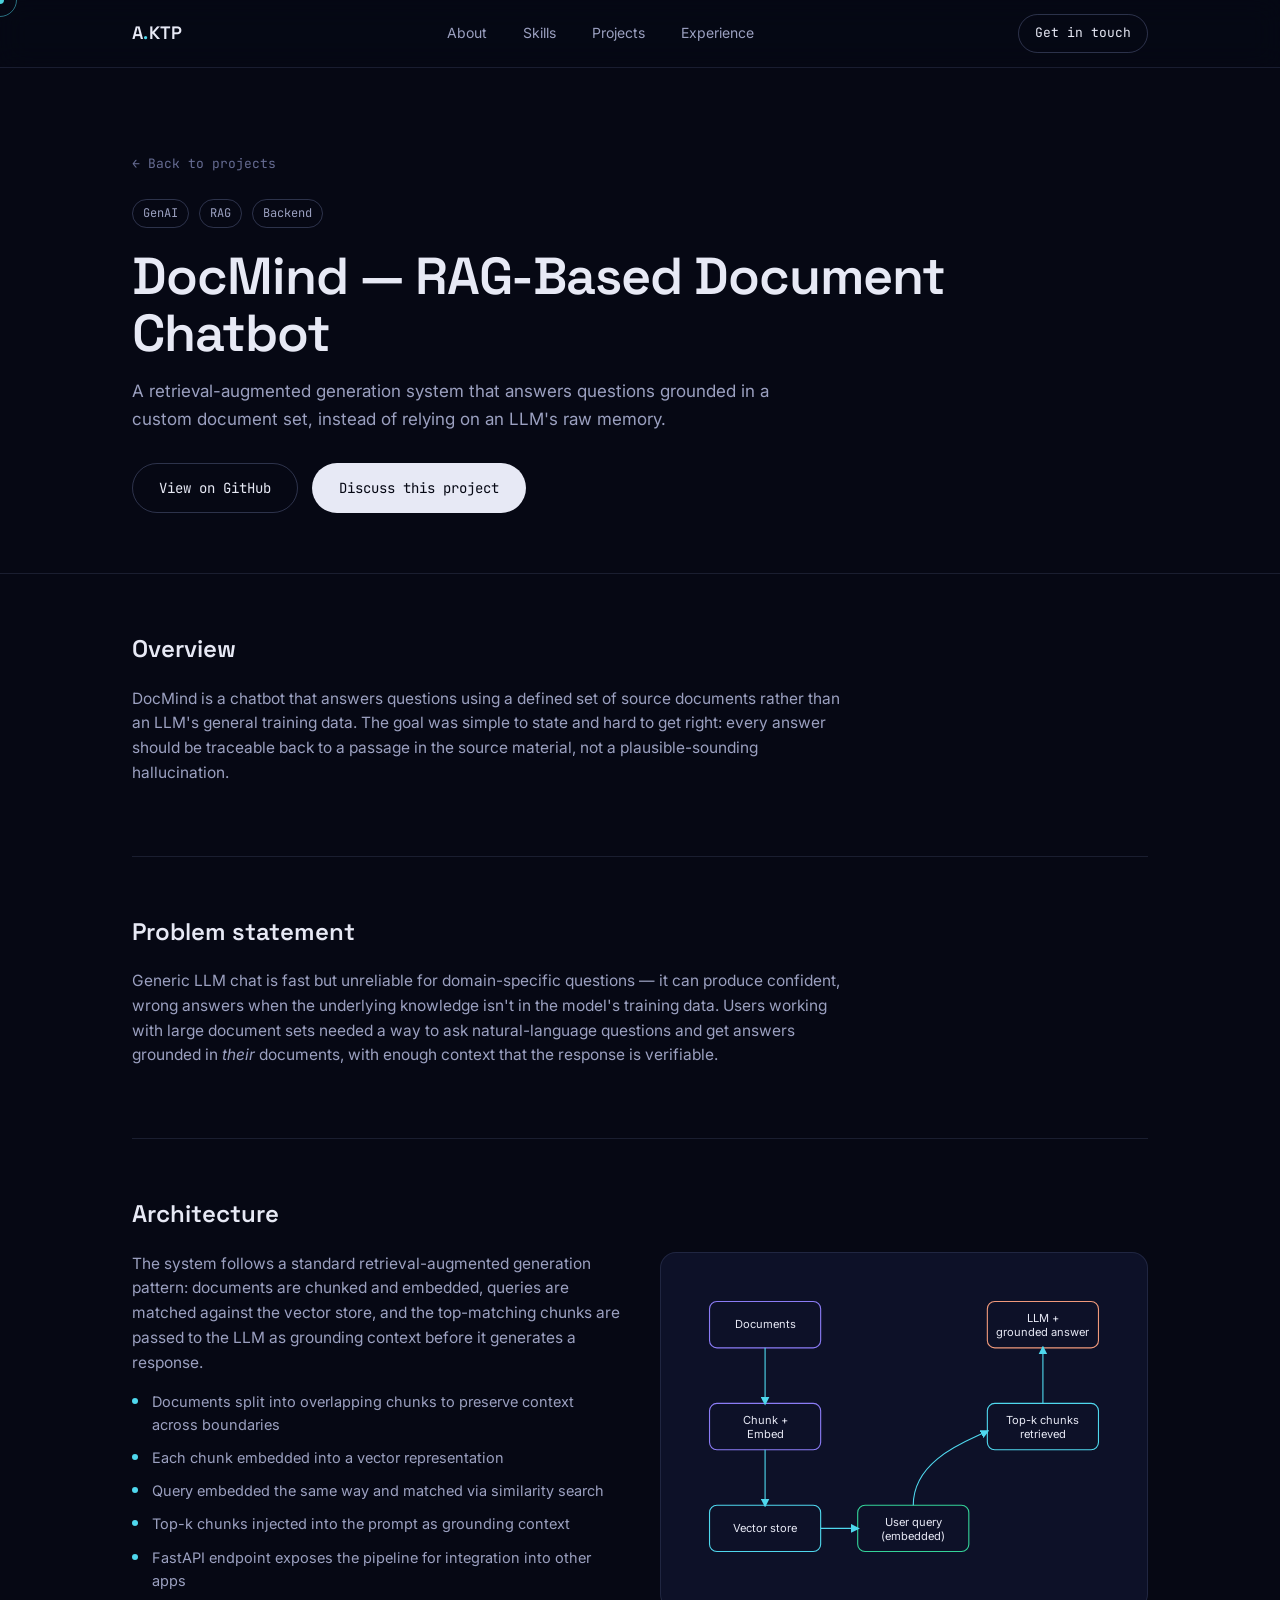
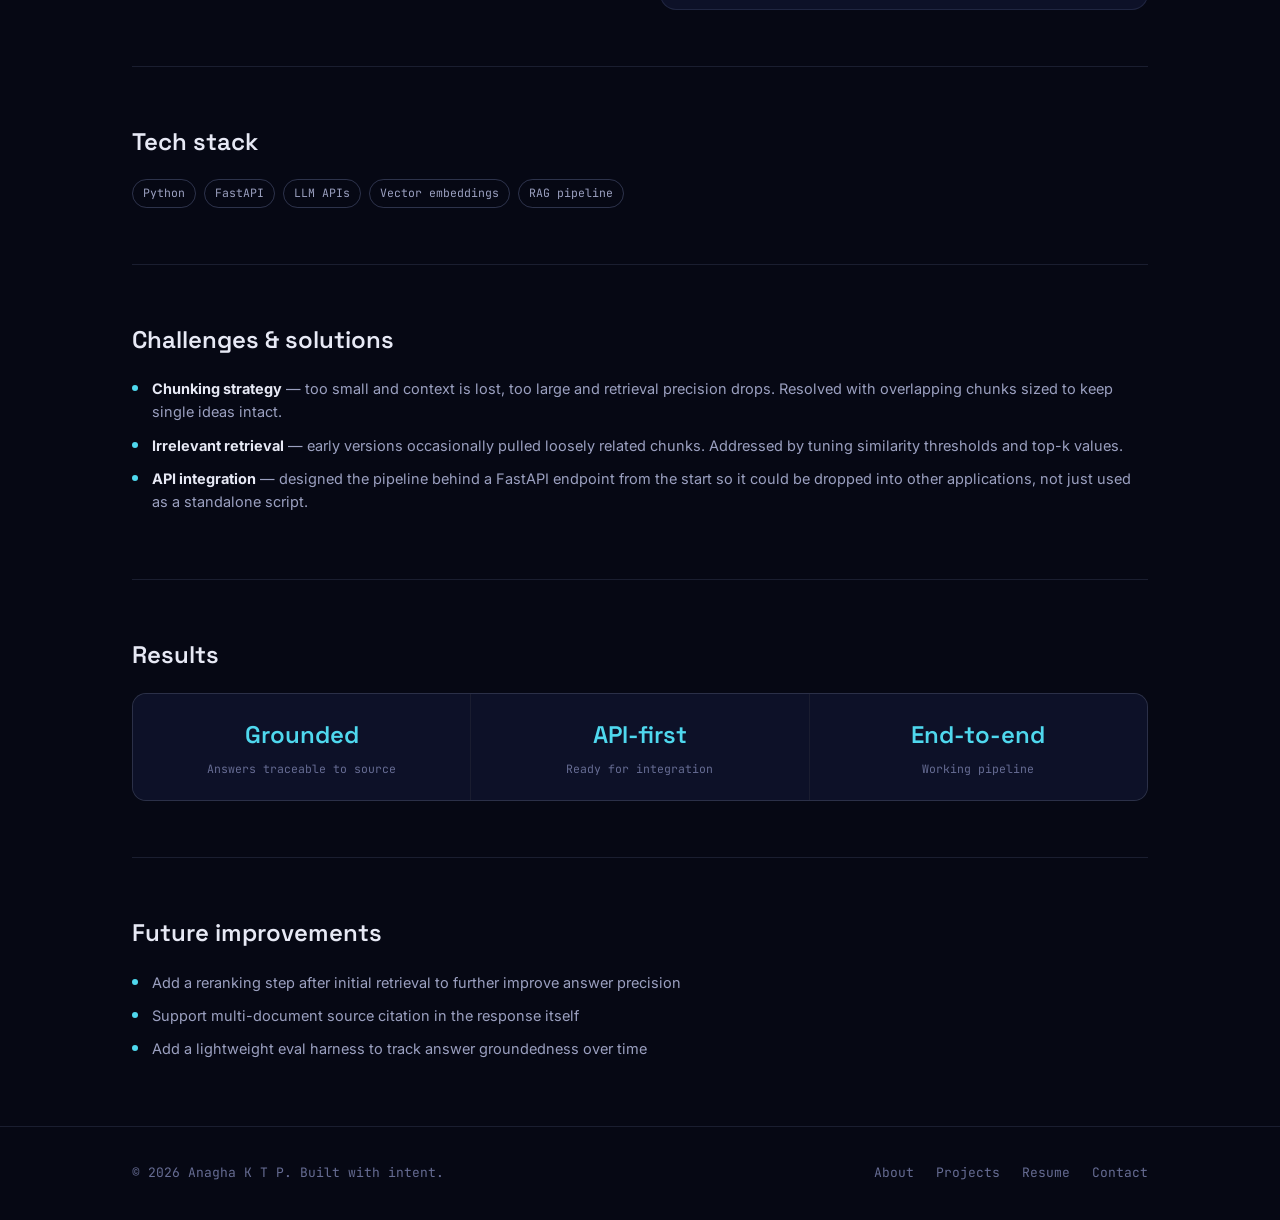
==== commit 260db989: "feat: add resume download link, resume preview UI, and shared site-wide micro-interactions" ====
--- a/case-study-docmind.html
+++ b/case-study-docmind.html
@@ -166,6 +166,7 @@
     <div class="footer-links">
       <a href="index.html#about">About</a>
       <a href="index.html#projects">Projects</a>
+      <a href="assets/resume/Anagha_K_T_P_AI_Engineer_Resume.pdf" target="_blank" rel="noopener noreferrer">Resume</a>
       <a href="index.html#contact">Contact</a>
     </div>
   </div>
--- a/assets/style.css
+++ b/assets/style.css
@@ -244,19 +244,111 @@
   .hero-text .eyebrow{margin-left:0;}
   .hero-text .hero-actions{justify-content:flex-start;}
   .hero-text .hero-meta{justify-content:flex-start;}
-  .hero-visual{position:relative;display:flex;align-items:center;justify-content:center;min-height:520px;}
-  .photo-frame{position:relative;width:300px;height:300px;}
-  .ring{position:absolute;inset:-14px;border-radius:50%;padding:2px;
-    background:conic-gradient(from 0deg,var(--cyan),var(--violet),var(--emerald),var(--cyan));
-    -webkit-mask:radial-gradient(farthest-side,transparent calc(100% - 2px),#000 calc(100% - 2px));
-            mask:radial-gradient(farthest-side,transparent calc(100% - 2px),#000 calc(100% - 2px));
-    animation:spin 10s linear infinite;
+  
+  .hero-visual{
+    position:relative;
+    display:flex;
+    align-items:center;
+    justify-content:center;
+    min-height:520px;
+    opacity:0;
+    animation:heroVisualEntrance 1.2s cubic-bezier(0.16, 1, 0.3, 1) forwards;
+  }
+  @keyframes heroVisualEntrance {
+    from { opacity: 0; transform: translateY(16px); }
+    to { opacity: 1; transform: translateY(0); }
+  }
+
+  .photo-frame{
+    position:relative;
+    width:340px;
+    height:340px;
+    transition:transform 0.5s cubic-bezier(0.16, 1, 0.3, 1);
+  }
+  @media (prefers-reduced-motion: no-preference) {
+    .photo-frame {
+      animation: photoFloat 6s ease-in-out infinite;
+    }
+  }
+  @keyframes photoFloat {
+    0%, 100% { transform: translateY(0); }
+    50% { transform: translateY(-4px); }
+  }
+
+  /* Glassmorphism Outer Ring */
+  .glass-ring{
+    position:absolute;
+    inset:-14px;
+    border-radius:50%;
+    border:2px solid rgba(255, 255, 255, 0.08);
+    background:rgba(148, 163, 220, 0.03);
+    backdrop-filter:blur(8px);
+    -webkit-backdrop-filter:blur(8px);
+    box-shadow:
+      inset 0 0 12px rgba(255, 255, 255, 0.03),
+      0 8px 32px rgba(0, 0, 0, 0.35);
+    z-index:1;
+    pointer-events:none;
+  }
+
+  .photo-glow{
+    position:absolute;
+    inset:-40px;
+    border-radius:50%;
+    background:radial-gradient(circle, rgba(79, 216, 238, 0.2), transparent 70%);
+    filter:blur(12px);
+    z-index:0;
+    transition:background 0.5s ease, filter 0.5s ease;
+  }
+
+  .photo-scale-wrapper{
+    position:relative;
+    width:100%;
+    height:100%;
+    z-index:2;
+    transition:transform 0.5s cubic-bezier(0.16, 1, 0.3, 1);
+  }
+
+  .ring{
+    position:absolute;
+    inset:-8px;
+    border-radius:50%;
+    padding:1px;
+    background:conic-gradient(from 0deg, var(--cyan), var(--violet), var(--emerald), var(--cyan));
+    -webkit-mask:radial-gradient(farthest-side, transparent calc(100% - 1.5px), #000 calc(100% - 1.5px));
+            mask:radial-gradient(farthest-side, transparent calc(100% - 1.5px), #000 calc(100% - 1.5px));
+    animation:spin 12s linear infinite;
+    z-index:3;
   }
   @keyframes spin{to{transform:rotate(360deg);}}
-  .photo-glow{position:absolute;inset:-40px;border-radius:50%;background:radial-gradient(circle,rgba(79,216,238,0.22),transparent 70%);filter:blur(8px);}
-  .photo-inner{position:absolute;inset:6px;border-radius:50%;overflow:hidden;border:3px solid var(--bg);background:var(--surface);}
-  .photo-inner img{width:100%;height:100%;object-fit:cover;transition:transform .5s ease;}
-  .photo-frame:hover .photo-inner img{transform:scale(1.06);}
+
+  .photo-inner{
+    position:absolute;
+    inset:0;
+    border-radius:50%;
+    overflow:hidden;
+    border:3px solid var(--bg);
+    background:var(--surface);
+    box-shadow:inset 0 4px 12px rgba(0, 0, 0, 0.5);
+    z-index:2;
+  }
+  .photo-inner img{
+    width:100%;
+    height:100%;
+    object-fit:cover;
+    image-rendering:-webkit-optimize-contrast;
+  }
+
+  /* Desktop Hover Effect */
+  @media (hover: hover) {
+    .photo-frame:hover .photo-scale-wrapper {
+      transform: scale(1.02);
+    }
+    .photo-frame:hover .photo-glow {
+      background: radial-gradient(circle, rgba(79, 216, 238, 0.3), transparent 70%);
+      filter: blur(10px);
+    }
+  }
   .float-card{
     position:absolute;background:rgba(13,17,40,0.75);backdrop-filter:blur(14px);
     border:1px solid var(--line-strong);border-radius:14px;padding:14px 16px;
@@ -300,13 +392,16 @@
   @media(max-width:860px){
     .hero-grid{grid-template-columns:1fr;text-align:center;}
     .hero-text .eyebrow, .hero-text .hero-actions, .hero-text .hero-meta{justify-content:center;}
-    .hero-visual{min-height:380px;order:-1;}
+    .hero-visual{min-height:340px;order:-1;margin-bottom:20px;}
+    .photo-frame{width:280px;height:280px;}
     .stats-strip{grid-template-columns:repeat(3,1fr);}
     .value-row{grid-template-columns:1fr;}
     .skills-layout{grid-template-columns:1fr;}
   }
   @media(max-width:520px){
     .stats-strip{grid-template-columns:repeat(2,1fr);}
+    .photo-frame{width:230px;height:230px;}
+    .hero-visual{min-height:290px;}
   }
   @media(max-width:860px){
     .nav-links{display:none;}
@@ -446,6 +541,96 @@
 .skip-link{position:absolute;left:-999px;top:auto;background:var(--cyan);color:#02131a;padding:10px 18px;border-radius:8px;font-family:var(--font-mono);font-size:13px;z-index:10001;}
 .skip-link:focus{left:16px;top:16px;}
 
+  /* ---------- RESUME PREVIEW SECTION ---------- */
+  .resume-grid {
+    display: grid;
+    grid-template-columns: 1fr 1.15fr;
+    gap: 64px;
+    align-items: center;
+  }
+  .resume-info {
+    display: flex;
+    flex-direction: column;
+    justify-content: center;
+  }
+  .resume-actions-sec {
+    display: flex;
+    gap: 14px;
+    margin-top: 28px;
+    flex-wrap: wrap;
+  }
+  .resume-preview-container {
+    display: flex;
+    justify-content: center;
+    align-items: center;
+  }
+  .resume-card {
+    position: relative;
+    width: 100%;
+    max-width: 380px;
+    border-radius: 16px;
+    border: 1px solid var(--line);
+    background: var(--surface);
+    box-shadow: 0 20px 40px rgba(0,0,0,0.4);
+    overflow: hidden;
+    transition: transform 0.4s cubic-bezier(0.16, 1, 0.3, 1), border-color 0.3s ease, box-shadow 0.3s ease;
+    cursor: pointer;
+  }
+  .resume-card:hover {
+    border-color: var(--cyan);
+    box-shadow: 0 30px 60px rgba(79,216,238,0.12), 0 0 25px rgba(139,124,246,0.08);
+  }
+  .resume-card-glow {
+    position: absolute;
+    inset: -20px;
+    background: radial-gradient(circle, rgba(79, 216, 238, 0.15), transparent 70%);
+    filter: blur(12px);
+    z-index: 0;
+    pointer-events: none;
+    opacity: 0;
+    transition: opacity 0.4s ease;
+  }
+  .resume-card:hover .resume-card-glow {
+    opacity: 1;
+  }
+  .resume-card-inner {
+    position: relative;
+    z-index: 1;
+    padding: 12px;
+    background: rgba(13, 17, 40, 0.4);
+    backdrop-filter: blur(10px);
+    -webkit-backdrop-filter: blur(10px);
+    aspect-ratio: 1 / 1.414;
+    display: flex;
+    align-items: center;
+    justify-content: center;
+  }
+  .resume-card-inner img {
+    width: 100%;
+    height: 100%;
+    object-fit: cover;
+    border-radius: 8px;
+    border: 1px solid var(--line-strong);
+  }
+
+  /* Responsive styles for Resume */
+  @media(max-width: 860px) {
+    .resume-grid {
+      grid-template-columns: 1fr;
+      gap: 40px;
+      text-align: center;
+    }
+    .resume-info {
+      align-items: center;
+    }
+    .resume-actions-sec {
+      justify-content: center;
+    }
+    .resume-preview-container {
+      order: 1;
+    }
+  }
+
 /* ---------- PHASE 4: ACCESSIBILITY & PERFORMANCE ---------- */
 .sr-only{position:absolute;width:1px;height:1px;padding:0;margin:-1px;overflow:hidden;clip:rect(0,0,0,0);white-space:nowrap;border:0;}
 
